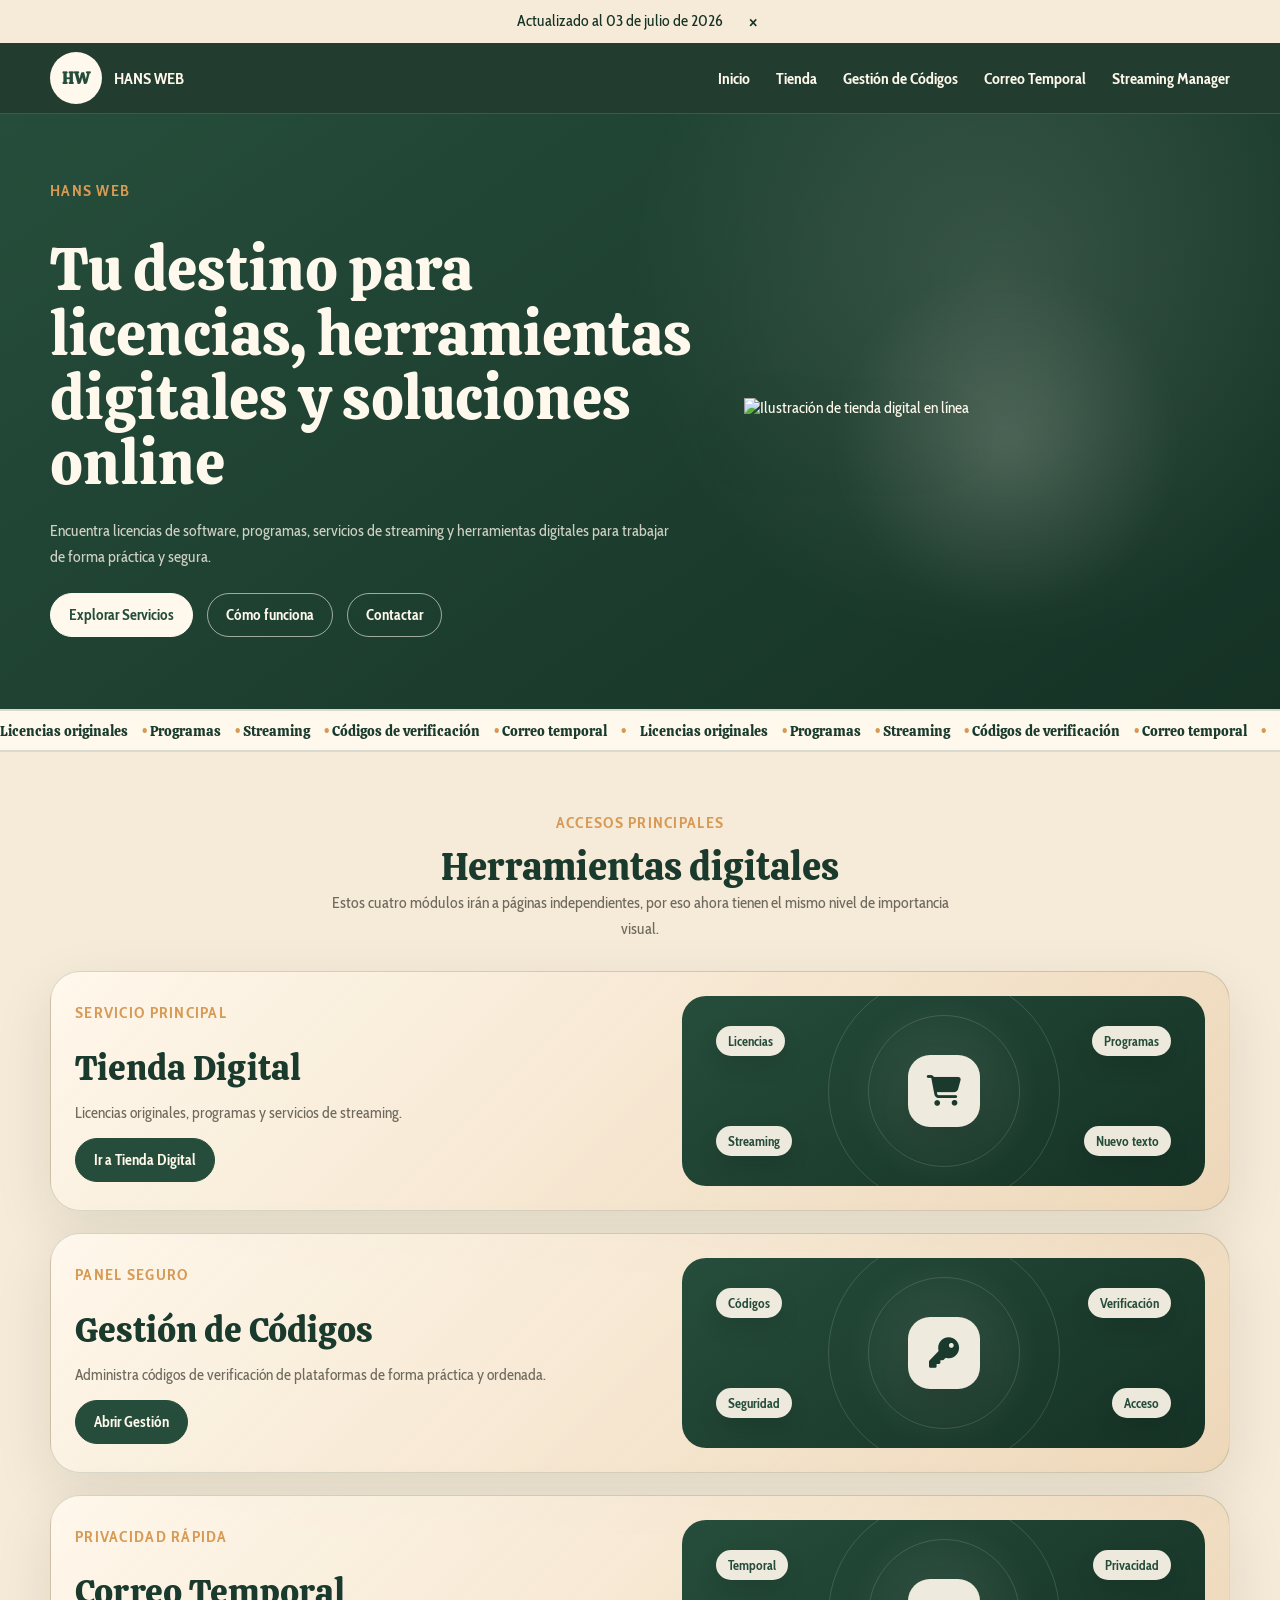
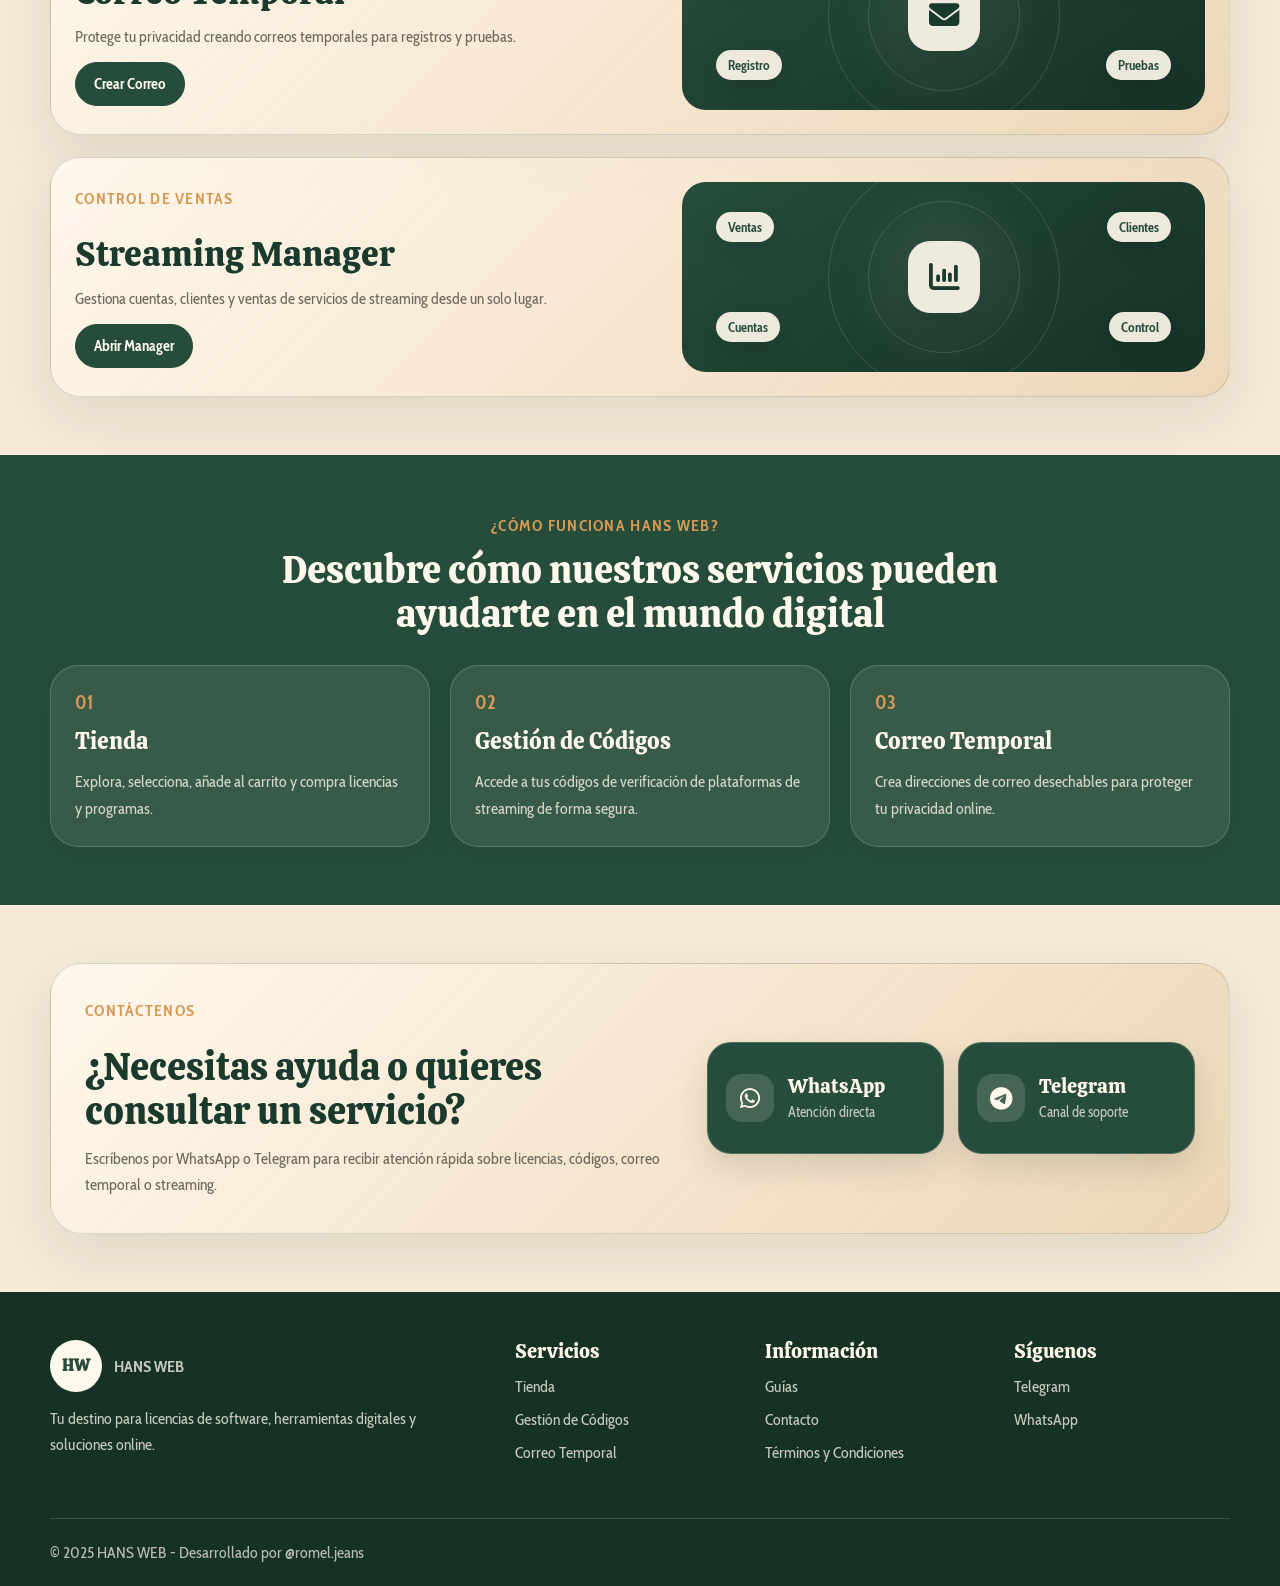
==== Proyecto 2/index.html @ a8e2c821 "Add files via upload" ====
<!doctype html>
<html lang="es">
<head>
  <meta charset="UTF-8" />
  <meta name="viewport" content="width=device-width, initial-scale=1.0" />
  <title>HANS WEB - Licencias, herramientas digitales y soluciones online</title>
  <meta name="description" content="Tu destino para licencias de software, herramientas digitales y soluciones online." />
  <link rel="preconnect" href="https://fonts.googleapis.com" />
  <link rel="preconnect" href="https://fonts.gstatic.com" crossorigin />
  <link href="https://fonts.googleapis.com/css2?family=Cabin+Condensed:wght@400;600;700&family=Calistoga&display=swap" rel="stylesheet" />
  <link rel="stylesheet" href="https://cdnjs.cloudflare.com/ajax/libs/font-awesome/6.4.0/css/all.min.css">
  <link rel="stylesheet" href="css/styles.css" />
</head>
<body>
  <div class="topbar" data-alert>
    <p>Actualizado al 03 de julio de 2026</p>
    <button class="topbar__close" type="button" aria-label="Cerrar aviso" data-alert-close>×</button>
  </div>

  <header class="site-header">
    <div class="container nav">
      <a class="brand" href="index.html" aria-label="HANS WEB inicio">
        <span class="brand__mark">HW</span>
        <span class="brand__text">HANS WEB</span>
      </a>

      <button class="nav__toggle" type="button" aria-label="Abrir menú" aria-expanded="false" data-menu-toggle>
        <span></span><span></span><span></span>
      </button>

      <nav class="nav__menu" data-menu>
        <a href="index.html">Inicio</a>
        <a href="tienda.html">Tienda</a>
        <a href="gestion-codigos.html">Gestión de Códigos</a>
        <a href="correo-temporal.html">Correo Temporal</a>
        <a href="#">Streaming Manager</a>
      </nav>
    </div>
  </header>

  <main id="inicio">
    <section class="hero section hero--green">
      <div class="container hero__grid">
        <div class="hero__content">
          <p class="eyebrow">HANS WEB</p>
          <h1>Tu destino para licencias, herramientas digitales y soluciones online</h1>
          <p class="hero__text">Encuentra licencias de software, programas, servicios de streaming y herramientas digitales para trabajar de forma práctica y segura.</p>
          <div class="button-group">
            <a class="button button--primary" href="#servicios">Explorar Servicios</a>
            <a class="button button--secondary" href="#funciona">Cómo funciona</a>
            <a class="button button--secondary" href="#contacto">Contactar</a>
          </div>
        </div>

        <div class="hero__cards hero__cards--image" aria-label="Ilustración destacada de tienda digital">
          <img class="hero__illustration hero__illustration--store" src="assets/images/hero-store.png" alt="Ilustración de tienda digital en línea" />
        </div>
      </div>
    </section>

    <section class="ticker" aria-label="Categorías">
<div class="ticker">
  <div class="ticker__track">
    <div class="ticker__group">
      <span>Licencias originales</span>
      <span>Programas</span>
      <span>Streaming</span>
      <span>Códigos de verificación</span>
      <span>Correo temporal</span>
    </div>
    <div class="ticker__group" aria-hidden="true">
      <span>Licencias originales</span>
      <span>Programas</span>
      <span>Streaming</span>
      <span>Códigos de verificación</span>
      <span>Correo temporal</span>
    </div>
  </div>
</div>
    </section>

    <section class="section" id="servicios">
      <div class="container section__content">
        <div class="section-heading section-heading--center">
          <p class="eyebrow">Accesos principales</p>
          <h2>Herramientas digitales</h2>
          <p>Estos cuatro módulos irán a páginas independientes, por eso ahora tienen el mismo nivel de importancia visual.</p>
        </div>

                <div class="featured-services">
          <a class="feature-panel" href="tienda.html" aria-label="Abrir Tienda Digital">
            <div class="feature-panel__copy">
              <p class="eyebrow">Servicio principal</p>
              <h3>Tienda Digital</h3>
              <p>Licencias originales, programas y servicios de streaming.</p>
              <span class="button button--primary">Ir a Tienda Digital</span>
            </div>
            <div class="feature-panel__visual">
              <span class="bubble bubble--top">Licencias</span>
              <span class="bubble bubble--right">Programas</span>
              <div class="feature-panel__icon"><i class="fas fa-shopping-cart"></i></div>
              <span class="bubble bubble--bottom">Streaming</span>
              <span class="bubble bubble--bottom-right">Nuevo texto</span>
            </div>
          </a>

          <a class="feature-panel" href="gestion-codigos.html" aria-label="Abrir Gestión de Códigos">
            <div class="feature-panel__copy">
              <p class="eyebrow">Panel seguro</p>
              <h3>Gestión de Códigos</h3>
              <p>Administra códigos de verificación de plataformas de forma práctica y ordenada.</p>
              <span class="button button--primary">Abrir Gestión</span>
            </div>
            <div class="feature-panel__visual">
              <span class="bubble bubble--top">Códigos</span>
              <span class="bubble bubble--right">Verificación</span>
              <div class="feature-panel__icon"><i class="fas fa-key"></i></div>
              <span class="bubble bubble--bottom">Seguridad</span>
              <span class="bubble bubble--bottom-right">Acceso</span>
            </div>
          </a>

          <a class="feature-panel" href="#" aria-label="Abrir Correo Temporal">
            <div class="feature-panel__copy">
              <p class="eyebrow">Privacidad rápida</p>
              <h3>Correo Temporal</h3>
              <p>Protege tu privacidad creando correos temporales para registros y pruebas.</p>
              <span class="button button--primary">Crear Correo</span>
            </div>
              <div class="feature-panel__visual">
                <span class="bubble bubble--top">Temporal</span>
                <span class="bubble bubble--right">Privacidad</span>
              <div class="feature-panel__icon"><i class="fas fa-envelope"></i></div>
                <span class="bubble bubble--bottom">Registro</span>
                <span class="bubble bubble--bottom-right">Pruebas</span>
              </div>
          </a>

          <a class="feature-panel" href="#" aria-label="Abrir Streaming Manager">
            <div class="feature-panel__copy">
              <p class="eyebrow">Control de ventas</p>
              <h3>Streaming Manager</h3>
              <p>Gestiona cuentas, clientes y ventas de servicios de streaming desde un solo lugar.</p>
              <span class="button button--primary">Abrir Manager</span>
            </div>
              <div class="feature-panel__visual">
                <span class="bubble bubble--top">Ventas</span>
                <span class="bubble bubble--right">Clientes</span>
              <div class="feature-panel__icon"><i class="fa-solid fa-chart-column"></i></i></div>
                <span class="bubble bubble--bottom">Cuentas</span>
                <span class="bubble bubble--bottom-right">Control</span>
              </div>
          </a>
        </div>
      </div>
    </section>

    <section class="section section--filled" id="funciona">
      <div class="container section__content">
        <div class="section-heading section-heading--center section-heading--light">
          <p class="eyebrow">¿Cómo funciona HANS WEB?</p>
          <h2>Descubre cómo nuestros servicios pueden ayudarte en el mundo digital</h2>
        </div>

        <div class="steps-grid">
          <article class="step-card">
            <span>01</span>
            <h3>Tienda</h3>
            <p>Explora, selecciona, añade al carrito y compra licencias y programas.</p>
          </article>
          <article class="step-card">
            <span>02</span>
            <h3>Gestión de Códigos</h3>
            <p>Accede a tus códigos de verificación de plataformas de streaming de forma segura.</p>
          </article>
          <article class="step-card">
            <span>03</span>
            <h3>Correo Temporal</h3>
            <p>Crea direcciones de correo desechables para proteger tu privacidad online.</p>
          </article>
        </div>
      </div>
    </section>

    <section class="section contact-section" id="contacto">
      <div class="container contact-panel">
        <div class="contact-panel__text">
          <p class="eyebrow">Contáctenos</p>
          <h2>¿Necesitas ayuda o quieres consultar un servicio?</h2>
          <p>Escríbenos por WhatsApp o Telegram para recibir atención rápida sobre licencias, códigos, correo temporal o streaming.</p>
        </div>
        <div class="contact-actions" aria-label="Canales de contacto">
          <a class="contact-button contact-button--whatsapp" href="https://wa.me/" target="_blank" rel="noreferrer">
            <span class="contact-button__icon"><i class="fab fa-whatsapp"></i></span>
            <span>
              <strong>WhatsApp</strong>
              <small>Atención directa</small>
            </span>
          </a>
          <a class="contact-button contact-button--telegram" href="https://t.me/" target="_blank" rel="noreferrer">
            <span class="contact-button__icon"><i class="fab fa-telegram-plane"></i></span>
            <span>
              <strong>Telegram</strong>
              <small>Canal de soporte</small>
            </span>
          </a>
        </div>
      </div>
    </section>
  </main>

  <footer class="footer">
    <div class="container footer__grid">
      <div>
        <a class="brand brand--footer" href="#inicio">
          <span class="brand__mark">HW</span>
          <span class="brand__text">HANS WEB</span>
        </a>
        <p>Tu destino para licencias de software, herramientas digitales y soluciones online.</p>
      </div>
      <div>
        <h3>Servicios</h3>
        <a href="#servicios">Tienda</a>
        <a href="#servicios">Gestión de Códigos</a>
        <a href="#servicios">Correo Temporal</a>
      </div>
      <div>
        <h3>Información</h3>
        <a href="#">Guías</a>
        <a href="#contacto">Contacto</a>
        <a href="#">Términos y Condiciones</a>
      </div>
      <div>
        <h3>Síguenos</h3>
        <a href="https://t.me/" target="_blank" rel="noreferrer">Telegram</a>
        <a href="https://wa.me/" target="_blank" rel="noreferrer">WhatsApp</a>
      </div>
    </div>
    <div class="container footer__bottom">© 2025 HANS WEB - Desarrollado por @romel.jeans</div>
  </footer>

  <script src="js/main.js"></script>
</body>
</html>
---- Proyecto 2/css/styles.css ----
:root {
  --bg: #f6ead8;
  --surface: #fff8ec;
  --surface-strong: #ead0ad;
  --text: #193a2d;
  --muted: #6f6a5e;
  --primary: #264d3b;
  --primary-dark: #153225;
  --accent: #d79a55;
  --border: rgba(25, 58, 45, 0.16);
  --radius: 28px;
  --container: 1180px;
  --shadow: 0 24px 70px rgba(31, 47, 36, 0.14);
}

* { box-sizing: border-box; }
html { scroll-behavior: smooth; }
body {
  margin: 0;
  font-family: "Cabin Condensed", system-ui, sans-serif;
  color: var(--text);
  background: var(--bg);
  -webkit-font-smoothing: antialiased;
}
a { color: inherit; text-decoration: none; }
img { max-width: 100%; display: block; }
button { font: inherit; }

.container { width: min(100% - 32px, var(--container)); margin-inline: auto; }
.section { padding: 58px 0; }
.section__content { display: grid; gap: 28px; }
.section-heading { max-width: 720px; }
.section-heading--center { text-align: center; margin-inline: auto; }
.section-heading--light { color: var(--surface); }
.eyebrow { margin: 0 0 10px; text-transform: uppercase; letter-spacing: .08em; font-weight: 700; color: var(--accent); }
h1, h2, h3 { font-family: "Calistoga", Georgia, serif; font-weight: 400; line-height: .98; margin: 0; }
h1 { font-size: clamp(2.25rem, 4.8vw, 3.75rem); max-width: 760px; line-height: 1.08; }
h2 { font-size: clamp(1.75rem, 3vw, 2.55rem); line-height: 1.14; }
h3 { font-size: clamp(1.18rem, 1.8vw, 1.55rem); line-height: 1.2; }
p { font-size: 1rem; line-height: 1.65; margin: 0; color: var(--muted); max-width: 65ch; }

.topbar { display: flex; justify-content: center; align-items: center; gap: 20px; min-height: 42px; padding: 8px 16px; background: var(--primary); color: var(--surface); }
.topbar p { color: inherit; font-size: 1rem; text-align: center; }
.topbar__close { border: 0; background: transparent; color: inherit; cursor: pointer; font-size: 1.4rem; line-height: 1; }
.topbar.is-hidden { display: none; }

.site-header { position: sticky; top: 0; z-index: 20; background: rgba(246, 234, 216, .86); backdrop-filter: blur(16px); border-bottom: 1px solid var(--border); }
.nav { min-height: 70px; display: flex; align-items: center; justify-content: space-between; gap: 24px; }
.brand { display: inline-flex; align-items: center; gap: 12px; font-weight: 700; font-size: 1.02rem; }
.brand__mark { display: grid; place-items: center; width: 52px; height: 52px; border-radius: 50%; background: var(--primary); color: var(--surface); font-family: "Calistoga", Georgia, serif; }
.nav__menu { display: flex; align-items: center; gap: 26px; font-weight: 700; font-size: 1rem; }
.nav__menu a:hover { color: var(--accent); }
.nav__toggle { display: none; width: 48px; height: 48px; border: 1px solid var(--border); border-radius: 50%; background: var(--surface); cursor: pointer; }
.nav__toggle span { display: block; width: 20px; height: 2px; margin: 4px auto; background: var(--text); }

.hero { padding-top: 42px; }
.hero__grid { display: grid; grid-template-columns: 1.15fr .85fr; gap: 36px; align-items: center; }
.hero__content { display: grid; gap: 22px; }
.hero__text { max-width: 620px; font-size: 1rem; }
.button-group { display: flex; flex-wrap: wrap; gap: 14px; }
.button { display: inline-flex; align-items: center; justify-content: center; min-height: 44px; padding: 10px 18px; border-radius: 999px; border: 1px solid var(--primary); font-weight: 700; font-size: .96rem; transition: transform .2s ease, background .2s ease; }
.button:hover { transform: translateY(-2px); }
.button--primary { background: var(--primary); color: var(--surface); }
.button--secondary { background: transparent; color: var(--primary); }
.hero__cards { min-height: 460px; position: relative; border-radius: 34px; background: linear-gradient(145deg, var(--primary), var(--primary-dark)); box-shadow: var(--shadow); overflow: hidden; padding: 22px; }
.hero__cards::before { content: ""; position: absolute; inset: 18%; border-radius: 50%; background: rgba(255,255,255,.10); filter: blur(10px); }
.floating-card { position: absolute; width: 230px; padding: 24px; border-radius: 24px; background: var(--surface); box-shadow: var(--shadow); }
.floating-card span { display: block; color: var(--accent); font-weight: 700; margin-bottom: 8px; }
.floating-card strong { font-family: "Calistoga", Georgia, serif; font-size: 1.32rem; font-weight: 400; line-height: 1.15; }
.floating-card--large { width: 310px; left: 34px; top: 56px; }
.floating-card:not(.floating-card--large):not(.floating-card--accent) { right: 30px; top: 230px; }
.floating-card--accent { left: 80px; bottom: 54px; background: var(--surface-strong); }

.ticker {   overflow: hidden;   border-block: 1px solid var(--border);   background: var(--surface); }  
.ticker__track {   display: flex;   width: max-content;   gap: 14px;   padding: 10px 0;   animation: ticker 18s linear infinite; }  
.ticker span {   flex: 0 0 auto;   font-size: .88rem;   font-family: "Calistoga", Georgia, serif;   white-space: nowrap; }  
.ticker span::after {   content: "•";   margin-left: 14px;   color: var(--accent); } 
@keyframes ticker {   from { transform: translateX(0); }   to { transform: translateX(-50%); } } 

.service-grid { display: grid; grid-template-columns: repeat(4, 1fr); gap: 20px; }
.service-card, .step-card { display: grid; gap: 14px; padding: 24px; border-radius: var(--radius); background: var(--surface); border: 1px solid var(--border); box-shadow: 0 12px 30px rgba(31,47,36,.07); }
.service-card__icon { width: 62px; height: 62px; display: grid; place-items: center; border-radius: 18px; background: var(--surface-strong); font-size: 1.8rem; }
.tag-list { display: flex; flex-wrap: wrap; gap: 8px; margin-top: 4px; }
.tag-list span { padding: 7px 10px; border-radius: 999px; background: rgba(38,77,59,.09); color: var(--primary); font-size: .95rem; font-weight: 700; }
.section--filled { background: var(--primary); color: var(--surface); }
.steps-grid { display: grid; grid-template-columns: repeat(3, 1fr); gap: 20px; }
.step-card { background: rgba(255,248,236,.08); border-color: rgba(255,248,236,.18); }
.step-card p { color: rgba(255,248,236,.78); }
.step-card span { color: var(--accent); font-weight: 700; font-size: 1.2rem; }
.banner { display: flex; align-items: center; justify-content: space-between; gap: 24px; padding: 28px; border-radius: 28px; background: var(--surface); border: 1px solid var(--border); }
.banner h2 { max-width: 720px; }

.footer { background: var(--primary-dark); color: var(--surface); padding: 48px 0 24px; }
.footer p, .footer a { color: rgba(255,248,236,.76); }
.footer__grid { display: grid; grid-template-columns: 2fr 1fr 1fr 1fr; gap: 34px; }
.footer__grid > div { display: grid; align-content: start; gap: 14px; }
.footer h3 { font-size: 1.22rem; }
.brand--footer .brand__mark { background: var(--surface); color: var(--primary); }
.footer__bottom { margin-top: 56px; padding-top: 24px; border-top: 1px solid rgba(255,248,236,.16); color: rgba(255,248,236,.7); }

@media (max-width: 980px) {
  .hero__grid, .footer__grid { grid-template-columns: 1fr; }
  .service-grid { grid-template-columns: repeat(2, 1fr); }
  .hero__cards { min-height: 430px; }
}
@media (max-width: 720px) {
  .section { padding: 46px 0; }
  .nav__toggle { display: block; }
  .nav__menu { position: absolute; inset: 78px 16px auto; display: none; flex-direction: column; align-items: stretch; gap: 0; padding: 18px; border-radius: 24px; background: var(--surface); box-shadow: var(--shadow); }
  .nav__menu.is-open { display: flex; }
  .nav__menu a { padding: 14px; border-bottom: 1px solid var(--border); }
  .service-grid, .steps-grid { grid-template-columns: 1fr; }
  .banner { align-items: stretch; flex-direction: column; padding: 28px; }
  .floating-card { position: relative; inset: auto !important; width: 100%; margin-bottom: 14px; }
  .hero__cards { min-height: auto; }
}


/* Featured digital tools */
.service-grid--featured {
  align-items: stretch;
  grid-template-columns: repeat(4, minmax(0, 1fr));
}
.service-card {
  color: inherit;
  position: relative;
  overflow: hidden;
  transition: transform .25s ease, box-shadow .25s ease, border-color .25s ease;
}
.service-card::after {
  content: "Abrir página →";
  align-self: end;
  color: var(--accent);
  font-weight: 700;
  margin-top: 4px;
}
.service-card:hover {
  transform: translateY(-7px);
  box-shadow: 0 24px 58px rgba(31,47,36,.16);
  border-color: rgba(215,154,85,.55);
}
.service-card--featured {
  min-height: 350px;
  background: linear-gradient(145deg, var(--primary), var(--primary-dark));
  color: var(--surface);
  animation: softPulse 4.2s ease-in-out infinite;
}
.service-card--featured:nth-child(2) { animation-delay: .18s; }
.service-card--featured:nth-child(3) { animation-delay: .36s; }
.service-card--featured:nth-child(4) { animation-delay: .54s; }
.service-card--featured p { color: rgba(255,248,236,.78); }
.service-card--featured h3 { font-size: clamp(1.55rem, 2.1vw, 2.05rem); }
.service-card--featured .service-card__icon {
  width: 76px;
  height: 76px;
  border-radius: 24px;
  background: var(--surface);
  color: var(--primary);
  font-size: 2.25rem;
  transform: rotate(-4deg);
  animation: floatBadge 3.4s ease-in-out infinite;
}
.service-card--featured:nth-child(2) .service-card__icon { animation-delay: .25s; }
.service-card--featured:nth-child(3) .service-card__icon { animation-delay: .5s; }
.service-card--featured:nth-child(4) .service-card__icon { animation-delay: .75s; }
.service-card--featured .tag-list span {
  background: rgba(255,248,236,.13);
  color: var(--surface);
}
.service-card__shine {
  position: absolute;
  inset: -45% auto auto -55%;
  width: 70%;
  height: 200%;
  transform: rotate(24deg);
  background: linear-gradient(90deg, transparent, rgba(255,255,255,.25), transparent);
  animation: shine 4.5s ease-in-out infinite;
}
.service-card:nth-child(2) .service-card__shine { animation-delay: .3s; }
.service-card:nth-child(3) .service-card__shine { animation-delay: .6s; }
.service-card:nth-child(4) .service-card__shine { animation-delay: .9s; }
.service-card > *:not(.service-card__shine) { position: relative; z-index: 1; }

@keyframes floatBadge {
  0%, 100% { transform: translateY(0) rotate(-4deg); }
  50% { transform: translateY(-12px) rotate(4deg); }
}
@keyframes softPulse {
  0%, 100% { box-shadow: 0 18px 44px rgba(31,47,36,.16); }
  50% { box-shadow: 0 28px 68px rgba(31,47,36,.24); }
}
@keyframes shine {
  0%, 45% { left: -70%; }
  70%, 100% { left: 125%; }
}

@media (prefers-reduced-motion: reduce) {
  .service-card--featured,
  .service-card--featured .service-card__icon,
  .service-card__shine,
  .ticker__track {
    animation: none;
  }
}
@media (max-width: 980px) {
  .service-grid--featured { grid-template-columns: repeat(2, minmax(0, 1fr)); }
  .service-card--featured { min-height: 300px; }
}
@media (max-width: 720px) {
  .service-grid--featured { grid-template-columns: 1fr; }
  .service-card--featured { min-height: 280px; }
}

/* Large featured access panels */
.featured-services {
  display: grid;
  gap: 22px;
}
.feature-panel {
  position: relative;
  overflow: hidden;
  display: grid;
  grid-template-columns: 1fr .9fr;
  gap: 26px;
  align-items: center;
  min-height: 232px;
  padding: 24px;
  border-radius: 30px;
  background: linear-gradient(135deg, rgba(255,248,236,.92), rgba(234,208,173,.72));
  border: 1px solid var(--border);
  box-shadow: 0 20px 58px rgba(31,47,36,.10);
  color: var(--text);
  transition: transform .28s ease, box-shadow .28s ease, border-color .28s ease;
}
.feature-panel::before {
  content: "";
  position: absolute;
  inset: -50% auto auto -40%;
  width: 38%;
  height: 200%;
  transform: rotate(24deg);
  background: linear-gradient(90deg, transparent, rgba(255,255,255,.58), transparent);
  opacity: .85;
  animation: panelShine 6s ease-in-out infinite;
}
.feature-panel:hover {
  transform: translateY(-6px);
  border-color: rgba(215,154,85,.55);
  box-shadow: 0 28px 76px rgba(31,47,36,.16);
}
.feature-panel__copy {
  position: relative;
  z-index: 1;
  display: grid;
  justify-items: start;
  gap: 12px;
}
.feature-panel__copy h3 {
  font-size: clamp(1.45rem, 2.7vw, 2.25rem);
  line-height: 1.16;
}
.feature-panel__copy p:not(.eyebrow) {
  max-width: 540px;
  font-size: .98rem;
}
.feature-panel__visual {
  position: relative;
  min-height: 190px;
  border-radius: 24px;
  background: radial-gradient(circle at center, rgba(255,248,236,.10), transparent 34%), linear-gradient(145deg, var(--primary), var(--primary-dark));
  overflow: hidden;
  display: grid;
  place-items: center;
}
.feature-panel__visual::before,
.feature-panel__visual::after {
  content: "";
  position: absolute;
  border: 1px solid rgba(255,248,236,.14);
  border-radius: 999px;
  animation: orbitRotate 14s linear infinite;
}
.feature-panel__visual::before { width: 230px; height: 230px; }
.feature-panel__visual::after { width: 150px; height: 150px; animation-duration: 10s; animation-direction: reverse; }
.feature-panel__icon {
  position: relative;
  z-index: 2;
  display: grid;
  place-items: center;
  width: 72px;
  height: 72px;
  border-radius: 22px;
  background: rgba(255,248,236,.92);
  font-size: 1.9rem;
  line-height: 1;
  text-align: center;
  box-shadow: 0 14px 30px rgba(0,0,0,.14);
  animation: iconFloat 3.6s ease-in-out infinite;
}
.bubble {
  position: absolute;
  z-index: 3;
  padding: 7px 12px;
  border-radius: 999px;
  background: rgba(255,248,236,.92);
  color: var(--primary);
  font-weight: 700;
  font-size: .84rem;
  box-shadow: 0 10px 22px rgba(0,0,0,.10);
  --float-x: 0px;
  animation: bubbleFloat 4.2s ease-in-out infinite;
}

.bubble--top { left: 34px; top: 30px; }
.bubble--right { right: 34px; top: 30px;}
.bubble--bottom { bottom: 30px; left: 34px;}
.bubble--bottom-right { bottom: 30px; right: 34px;}
.feature-panel:nth-child(2)::before { animation-delay: .35s; }
.feature-panel:nth-child(3)::before { animation-delay: .7s; }
.feature-panel:nth-child(4)::before { animation-delay: 1.05s; }

@keyframes panelShine {
  0%, 48% { left: -55%; }
  72%, 100% { left: 125%; }
}
@keyframes iconFloat {
  0%, 100% { transform: translateY(0) rotate(-2deg); }
  50% { transform: translateY(-12px) rotate(3deg); }
}
@keyframes bubbleFloat {
  0%, 100% { transform: translate(var(--float-x), 0); }
  50% { transform: translate(var(--float-x), -10px); }
}
@keyframes orbitRotate {
  to { transform: rotate(360deg); }
}

@media (max-width: 900px) {
  .feature-panel { grid-template-columns: 1fr; padding: 22px; }
  .feature-panel__copy h3 { font-size: clamp(1.35rem, 5.4vw, 1.95rem); }
}
@media (max-width: 560px) {
  .feature-panel { min-height: auto; border-radius: 28px; }
  .feature-panel__visual { min-height: 180px; }
  .feature-panel__icon { width: 66px; height: 66px; font-size: 1.72rem; }
  .bubble { padding: 7px 10px; font-size: .78rem; }
  .bubble--top { left: 14px; top: 18px; }
  .bubble--right { right: 14px; top: 18px; }
  .bubble--bottom { bottom: 18px; }
  .bubble--bottom-right {    bottom: 18px;    right: 14px;  }
}
@media (prefers-reduced-motion: reduce) {
  .feature-panel::before,
  .feature-panel__visual::before,
  .feature-panel__visual::after,
  .feature-panel__icon,
  .bubble { animation: none; }
}


/* Ajustes solicitados: encabezado + hero en verde y contacto responsive */
.topbar {
  background: var(--bg);
  color: var(--primary-dark);
  border-bottom: 1px solid rgba(255,248,236,.14);
}
.site-header {
  background: rgba(21, 50, 37, .94);
  color: var(--surface);
  border-bottom: 1px solid rgba(255,248,236,.14);
}
.site-header .brand__mark {
  background: var(--surface);
  color: var(--primary);
}
.site-header .nav__menu a:hover { color: var(--accent); }
.site-header .nav__toggle {
  background: rgba(255,248,236,.10);
  border-color: rgba(255,248,236,.22);
}
.site-header .nav__toggle span { background: var(--surface); }
.hero--green {
  margin-top: 0;
  padding: 64px 0 72px;
  background:
    radial-gradient(circle at 78% 28%, rgba(255,248,236,.12), transparent 34%),
    linear-gradient(145deg, var(--primary), var(--primary-dark));
  color: var(--surface);
}
.hero--green .eyebrow { color: var(--accent); }
.hero--green p { color: rgba(255,248,236,.78); }
.hero--green .button--primary {
  background: var(--surface);
  color: var(--primary);
  border-color: var(--surface);
}
.hero--green .button--secondary {
  color: var(--surface);
  border-color: rgba(255,248,236,.58);
}
.hero--green .hero__cards {
  background: rgba(255,248,236,.09);
  border: 1px solid rgba(255,248,236,.14);
  box-shadow: 0 24px 70px rgba(0,0,0,.18);
}
.hero--green .floating-card {
  background: rgba(255,248,236,.94);
  color: var(--text);
}
.hero--green .floating-card--accent { background: var(--surface-strong); }

.contact-section {
  background: var(--bg);
}
.contact-panel {
  display: grid;
  grid-template-columns: 1.1fr .9fr;
  gap: 26px;
  align-items: center;
  padding: 34px;
  border-radius: 32px;
  background: linear-gradient(135deg, rgba(255,248,236,.95), rgba(234,208,173,.76));
  border: 1px solid var(--border);
  box-shadow: 0 20px 58px rgba(31,47,36,.10);
}
.contact-panel__text {
  display: grid;
  gap: 12px;
}
.contact-panel__text p:not(.eyebrow) {
  font-size: 1rem;
  max-width: 58ch;
}
.contact-actions {
  display: grid;
  grid-template-columns: 1fr 1fr;
  gap: 14px;
}
.contact-button {
  min-height: 112px;
  display: flex;
  align-items: center;
  gap: 14px;
  padding: 18px;
  border-radius: 24px;
  background: var(--primary);
  color: var(--surface);
  border: 1px solid rgba(255,248,236,.18);
  box-shadow: 0 14px 32px rgba(31,47,36,.14);
  transition: transform .22s ease, box-shadow .22s ease, background .22s ease;
}
.contact-button:hover {
  transform: translateY(-4px);
  box-shadow: 0 22px 48px rgba(31,47,36,.20);
  background: var(--primary-dark);
}
.contact-button__icon {
  width: 48px;
  height: 48px;
  display: grid;
  place-items: center;
  flex: 0 0 auto;
  border-radius: 16px;
  background: rgba(255,248,236,.14);
  font-size: 1.45rem;
}
.contact-button strong,
.contact-button small {
  display: block;
}
.contact-button strong {
  font-family: "Calistoga", Georgia, serif;
  font-weight: 400;
  font-size: 1.22rem;
  line-height: 1.1;
}
.contact-button small {
  margin-top: 6px;
  color: rgba(255,248,236,.72);
  font-size: .9rem;
}

@media (max-width: 720px) {
  .site-header .nav__menu {
    background: var(--primary-dark);
    border: 1px solid rgba(255,248,236,.16);
  }
  .site-header .nav__menu a {
    border-bottom-color: rgba(255,248,236,.14);
  }
  .hero--green { padding: 48px 0 56px; }
  .contact-panel {
    grid-template-columns: 1fr;
    padding: 24px;
    border-radius: 28px;
  }
  .contact-actions { grid-template-columns: 1fr; }
  .contact-button { min-height: 96px; }
}

/* Hero con ilustración limpia, flotante y responsive */
.hero__cards--image {
  min-height: clamp(300px, 36vw, 440px);
  display: grid;
  place-items: center;
  padding: 0;
  isolation: isolate;
  overflow: visible;
  background: transparent !important;
  border: 0 !important;
  box-shadow: none !important;
}
.hero__cards--image::before {
  content: "";
  position: absolute;
  width: min(72%, 390px);
  aspect-ratio: 1;
  border-radius: 50%;
  background: radial-gradient(circle, rgba(255,248,236,.22), rgba(255,248,236,.08) 44%, transparent 70%);
  filter: blur(10px);
  opacity: .75;
  z-index: 0;
}
.hero__illustration {
  position: relative;
  z-index: 1;
  width: min(100%, 580px);
  max-width: 100%;
  height: auto;
  object-fit: contain;
  filter: drop-shadow(0 28px 34px rgba(0,0,0,.24));
  animation: heroImageFloat 4.8s ease-in-out infinite;
  transform-origin: center;
}
.hero__illustration--store {
  margin: 0;
}

@keyframes heroImageFloat {
  0%, 100% { transform: translateY(0) scale(1); }
  50% { transform: translateY(-12px) scale(1.018); }
}

@media (max-width: 980px) {
  .hero__grid {
    grid-template-columns: 1fr;
    text-align: center;
  }
  .hero__content, .button-group {
    justify-items: center;
    justify-content: center;
  }
  .hero__text, .hero__content h1 {
    margin-inline: auto;
  }
  .hero__cards--image {
    min-height: clamp(320px, 54vw, 520px);
    width: min(100%, 680px);
    margin: 0 auto;
  }
  .hero__illustration {
    width: min(92vw, 620px);
  }
}

@media (max-width: 720px) {
  .hero--green {
    padding: 38px 0 46px;
  }
  .hero__grid {
    gap: 22px;
  }
  .hero__cards--image {
    min-height: clamp(280px, 78vw, 430px);
    margin-top: 2px;
  }
  .hero__illustration {
    width: min(96vw, 520px);
    filter: drop-shadow(0 18px 24px rgba(0,0,0,.22));
  }
}

@media (max-width: 460px) {
  .hero__cards--image {
    min-height: clamp(240px, 82vw, 340px);
  }
  .hero__illustration {
    width: min(98vw, 390px);
  }
}

@media (prefers-reduced-motion: reduce) {
  .hero__illustration { animation: none; }
}
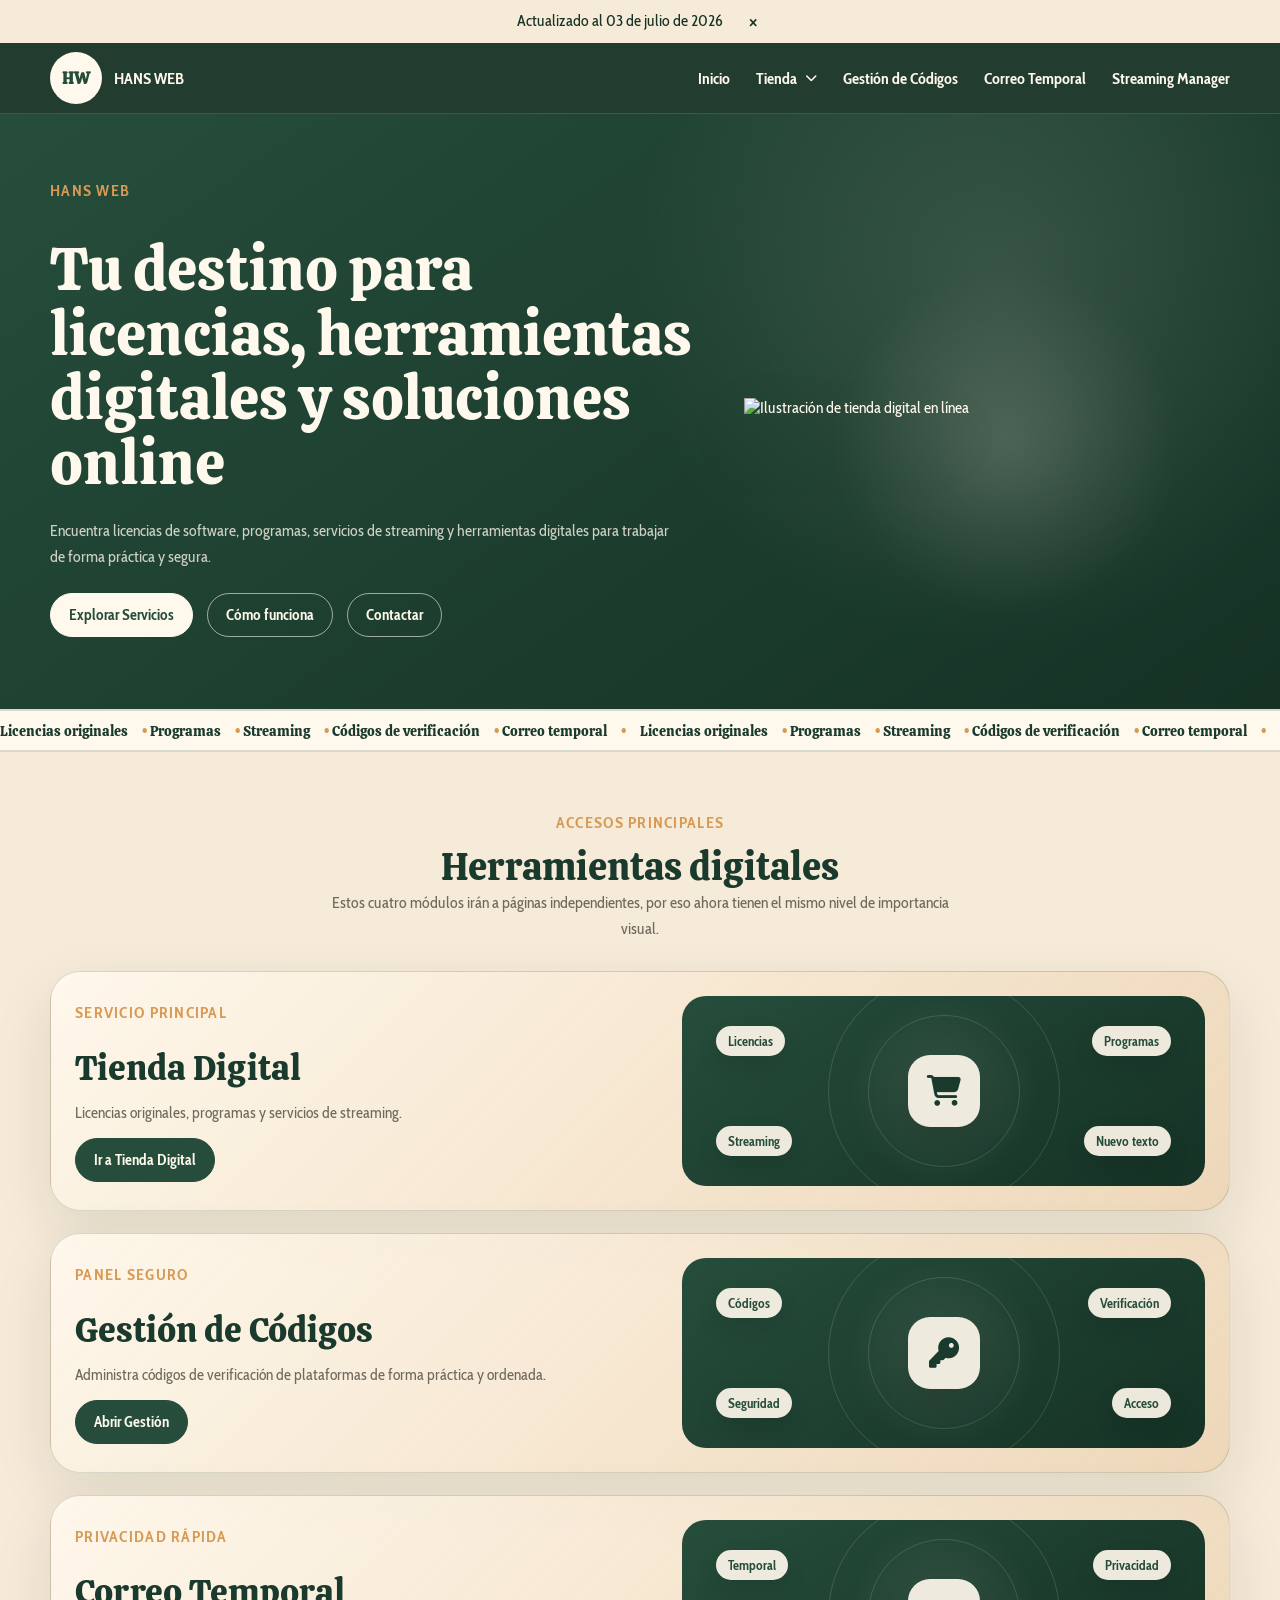
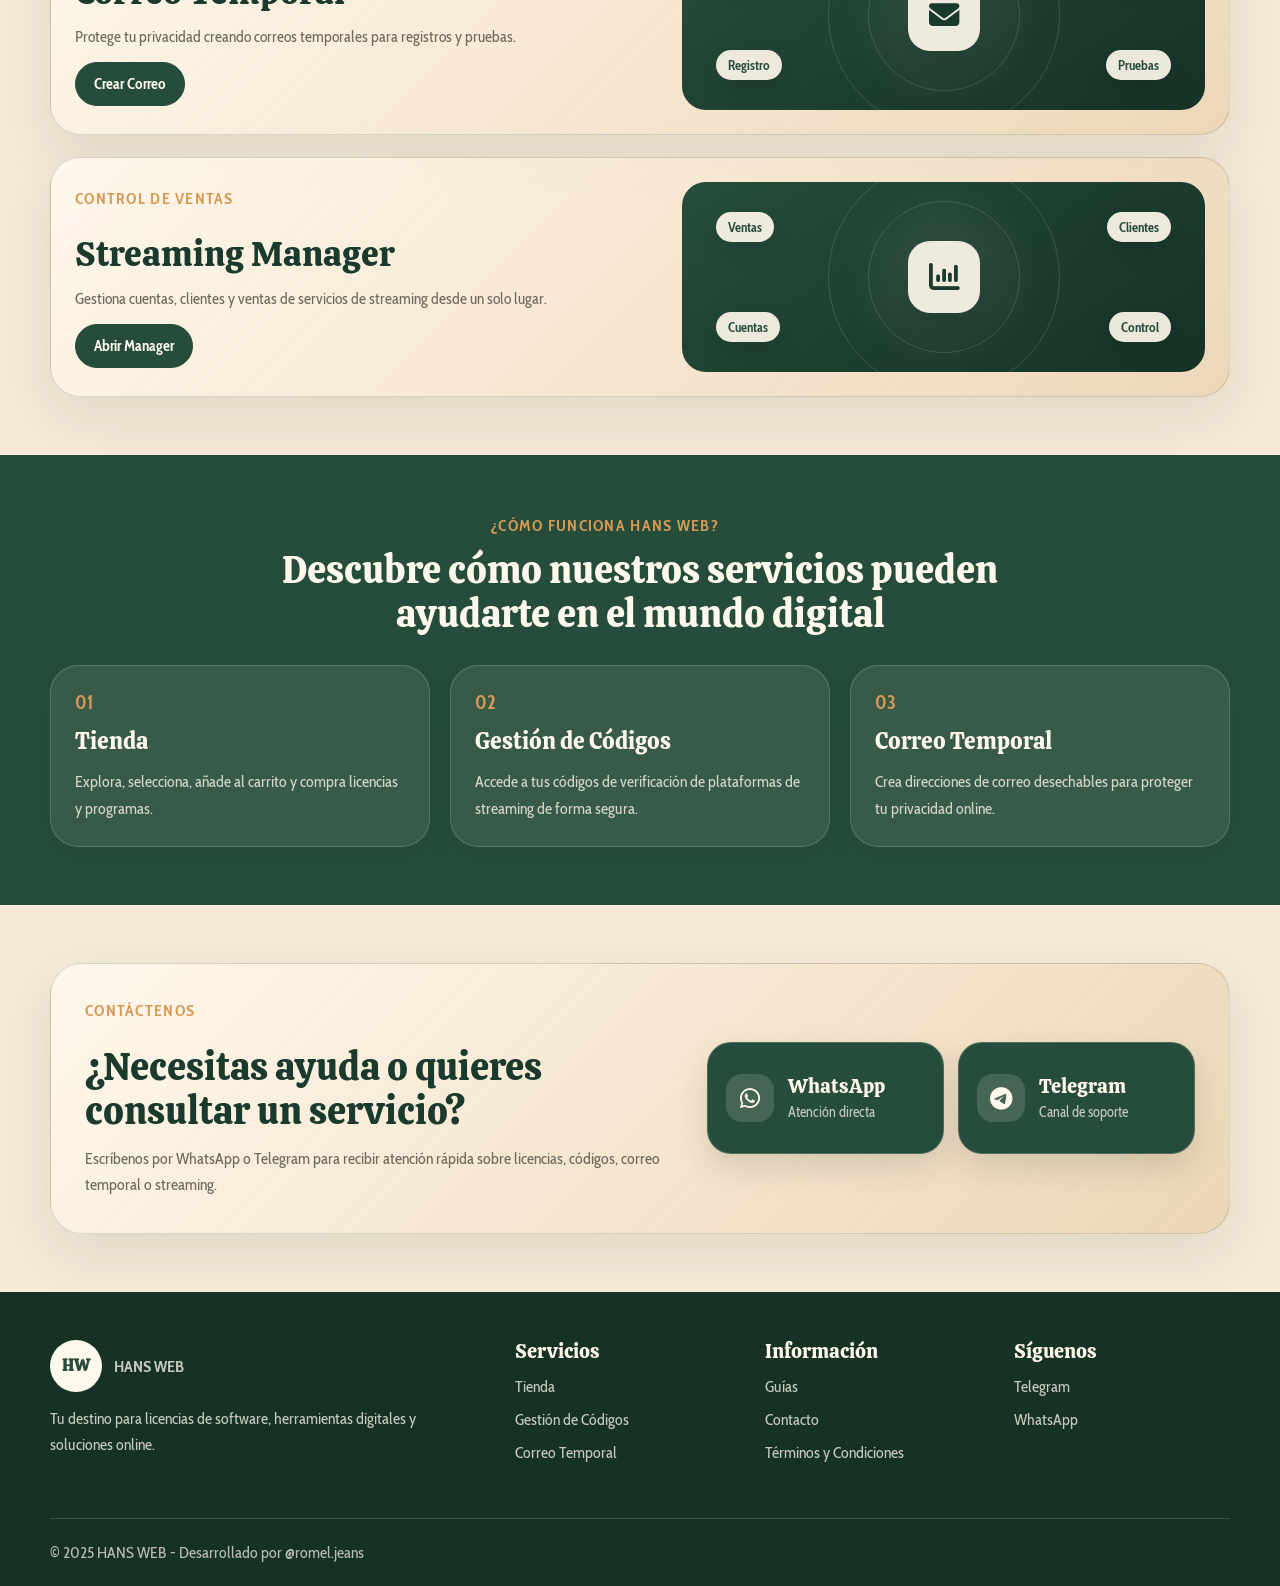
==== commit 85842d60: "Add files via upload" ====
--- a/Proyecto 2/index.html
+++ b/Proyecto 2/index.html
@@ -30,7 +30,14 @@
 
       <nav class="nav__menu" data-menu>
         <a href="index.html">Inicio</a>
-        <a href="tienda.html">Tienda</a>
+        <div class="nav__dropdown">
+          <a href="tienda.html" class="nav__dropdown-toggle">Tienda <i class="fas fa-chevron-down" style="font-size: 0.75rem; margin-left: 2px;"></i></a>
+          <div class="nav__dropdown-menu">
+            <a href="Tienda/windowsoffice.html">Windows y Office</a>
+            <a href="Tienda/programas.html">Programas</a>
+            <a href="Tienda/streaming.html">Streaming</a>
+          </div>
+        </div>
         <a href="gestion-codigos.html">Gestión de Códigos</a>
         <a href="correo-temporal.html">Correo Temporal</a>
         <a href="#">Streaming Manager</a>
--- a/Proyecto 2/css/styles.css
+++ b/Proyecto 2/css/styles.css
@@ -592,3 +592,89 @@
 @media (prefers-reduced-motion: reduce) {
   .hero__illustration { animation: none; }
 }
+
+/* Estilos para el Dropdown del Menú de Navegación */
+.nav__dropdown {
+  position: relative;
+  display: inline-block;
+}
+
+.nav__dropdown-toggle {
+  display: flex;
+  align-items: center;
+  gap: 6px;
+  cursor: pointer;
+}
+
+.nav__dropdown-menu {
+  position: absolute;
+  top: 100%;
+  left: 50%;
+  transform: translateX(-50%) translateY(10px);
+  background: var(--surface);
+  border: 1px solid var(--border);
+  border-radius: 18px;
+  box-shadow: var(--shadow);
+  padding: 10px 0;
+  min-width: 170px;
+  display: none;
+  z-index: 100;
+  animation: dropdownFadeIn 0.25s ease;
+}
+
+.nav__dropdown-menu a {
+  display: block;
+  padding: 10px 20px;
+  font-size: 0.95rem;
+  font-weight: 700;
+  color: var(--text) !important;
+  text-decoration: none;
+  transition: background 0.2s ease, color 0.2s ease;
+}
+
+.nav__dropdown-menu a:hover {
+  background: rgba(38, 77, 59, 0.06);
+  color: var(--accent) !important;
+}
+
+/* Hover en pantallas de escritorio */
+@media (min-width: 721px) {
+  .nav__dropdown:hover .nav__dropdown-menu {
+    display: block;
+  }
+}
+
+@keyframes dropdownFadeIn {
+  from { opacity: 0; transform: translateX(-50%) translateY(15px); }
+  to { opacity: 1; transform: translateX(-50%) translateY(10px); }
+}
+
+/* Soporte responsive en móvil */
+@media (max-width: 720px) {
+  .nav__dropdown-menu {
+    position: static;
+    transform: none;
+    box-shadow: none;
+    border: 0;
+    background: transparent;
+    padding: 0 0 0 15px;
+    display: none;
+    animation: none;
+    min-width: auto;
+  }
+  
+  .nav__dropdown.is-active .nav__dropdown-menu {
+    display: block;
+  }
+  
+  .nav__dropdown-toggle {
+    padding: 14px;
+    border-bottom: 1px solid var(--border);
+    justify-content: space-between;
+  }
+  
+  .nav__dropdown-menu a {
+    padding: 10px 14px;
+    border-bottom: 1px solid rgba(25, 58, 45, 0.08) !important;
+  }
+}
